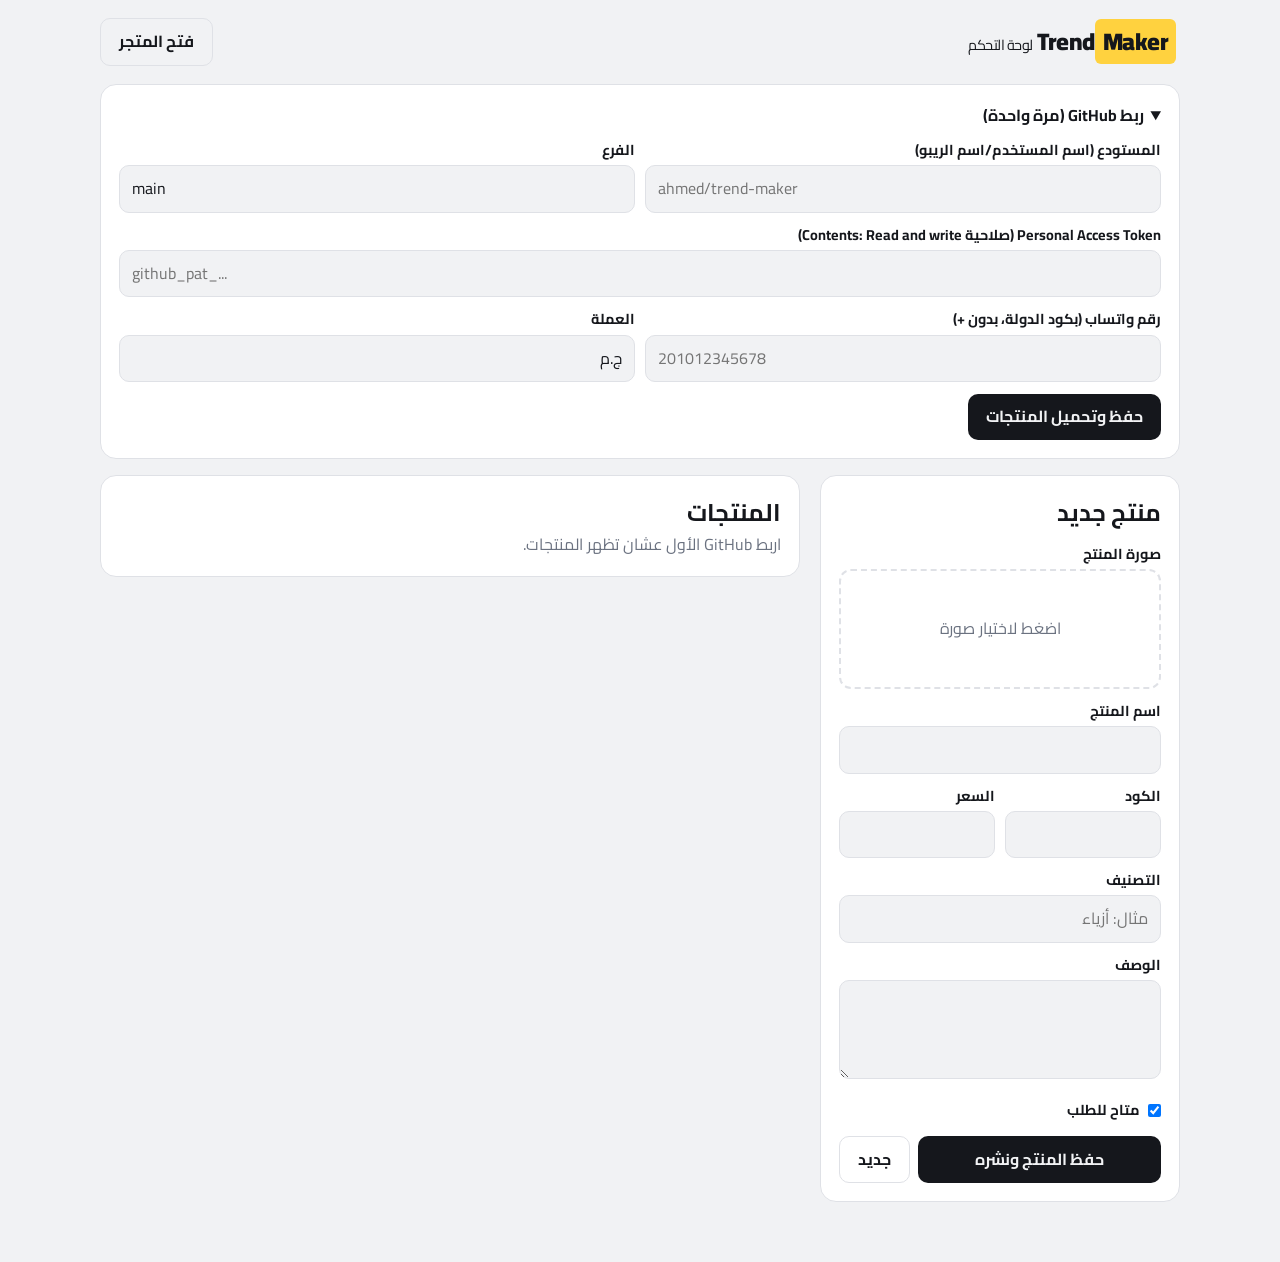
==== admin.html @ ae9a26e2 "Add files via upload" ====
<!doctype html>
<html lang="ar" dir="rtl">
<head>
<meta charset="utf-8">
<meta name="viewport" content="width=device-width,initial-scale=1">
<meta name="robots" content="noindex">
<title>لوحة التحكم | Trend Maker</title>
<link href="https://fonts.googleapis.com/css2?family=Cairo:wght@400;700;900&display=swap" rel="stylesheet">
<link rel="stylesheet" href="style.css">
<style>
.top{display:flex;justify-content:space-between;align-items:center;padding:18px 0}
.lay{display:grid;grid-template-columns:360px 1fr;gap:20px;align-items:start;padding-bottom:60px}
@media(max-width:820px){.lay{grid-template-columns:1fr}}
.box{background:var(--card);border:1px solid var(--line);border-radius:16px;padding:18px}
label{display:block;font-weight:700;font-size:.9rem;margin:10px 0 4px}
input,select,textarea{width:100%;padding:10px 12px;border-radius:10px;border:1px solid var(--line);background:var(--bg)}
.two{display:grid;grid-template-columns:1fr 1fr;gap:10px}
.drop{border:2px dashed var(--line);border-radius:12px;min-height:120px;display:grid;place-items:center;cursor:pointer;color:var(--mute);overflow:hidden}
.drop img{width:100%;max-height:220px;object-fit:cover}
.item{display:flex;gap:12px;align-items:center;padding:10px 0;border-bottom:1px solid var(--line)}
.item:last-child{border:0}.item img,.item .ph{width:56px;height:56px;border-radius:10px;object-fit:cover;background:var(--acc);flex:none}
.item b{display:block}.item small{color:var(--mute)}.item .sp{flex:1}
.item button{padding:6px 12px}
details{margin-bottom:16px}summary{cursor:pointer;font-weight:700}
#msg{position:fixed;bottom:20px;inset-inline:20px;max-width:420px;margin:auto;background:var(--ink);color:var(--bg);padding:12px 18px;border-radius:12px;display:none;text-align:center;z-index:9}
.chk{display:flex;gap:8px;align-items:center}.chk input{width:auto}
</style>
</head>
<body>
<div class="wrap">
<div class="top"><div class="logo">Trend<i>Maker</i> <small style="font-size:.9rem;font-weight:400">لوحة التحكم</small></div><a class="btn ghost" href="index.html" target="_blank">فتح المتجر</a></div>

<details class="box" id="cfgBox" open><summary>ربط GitHub (مرة واحدة)</summary>
<div class="two"><div><label>المستودع (اسم المستخدم/اسم الريبو)</label><input id="repo" dir="ltr" placeholder="ahmed/trend-maker"></div>
<div><label>الفرع</label><input id="branch" dir="ltr" value="main"></div></div>
<label>Personal Access Token (صلاحية Contents: Read and write)</label><input id="token" type="password" dir="ltr" placeholder="github_pat_...">
<div class="two"><div><label>رقم واتساب (بكود الدولة، بدون +)</label><input id="wa" dir="ltr" placeholder="201012345678"></div>
<div><label>العملة</label><input id="cur" value="ج.م"></div></div>
<p style="margin-top:12px"><button class="btn" id="connect">حفظ وتحميل المنتجات</button></p></details>

<div class="lay">
<form class="box" id="f">
<h2 id="ft">منتج جديد</h2>
<label>صورة المنتج</label>
<div class="drop" id="drop" tabindex="0">اضغط لاختيار صورة</div><input type="file" id="file" accept="image/*" hidden>
<label>اسم المنتج</label><input id="name" required>
<div class="two"><div><label>الكود</label><input id="code" dir="ltr" required></div><div><label>السعر</label><input id="price" type="number" min="0" required></div></div>
<label>التصنيف</label><input id="cat" list="cats" placeholder="مثال: أزياء"><datalist id="cats"></datalist>
<label>الوصف</label><textarea id="desc" rows="3"></textarea>
<label class="chk" style="margin-top:12px"><input type="checkbox" id="av" checked> متاح للطلب</label>
<p style="margin-top:14px;display:flex;gap:8px"><button class="btn" style="flex:1">حفظ المنتج ونشره</button><button type="button" class="btn ghost" id="reset">جديد</button></p>
</form>
<section class="box"><h2>المنتجات <small id="n"></small></h2><div id="list"><p style="color:var(--mute)">اربط GitHub الأول عشان تظهر المنتجات.</p></div></section>
</div></div>
<div id="msg" role="status"></div>
<script>
const $=s=>document.querySelector(s);
let cfg=JSON.parse(localStorage.tmcfg||'{}'),db={settings:{whatsapp:'',currency:'ج.م',tagline:'أحدث التريندات في مكان واحد'},products:[]},sha=null,up={},edit=null,img='';
['repo','branch','token'].forEach(k=>{if(cfg[k])$('#'+k).value=cfg[k]});
const toast=t=>{const m=$('#msg');m.textContent=t;m.style.display='block';clearTimeout(m.t);m.t=setTimeout(()=>m.style.display='none',3500)};
const b64=s=>btoa(unescape(encodeURIComponent(s)));
const gh=(p,o={})=>fetch(`https://api.github.com/repos/${cfg.repo}/contents/${p}${o.method==='PUT'?'':'?ref='+cfg.branch}`,{...o,headers:{Authorization:'Bearer '+cfg.token,Accept:'application/vnd.github+json'}});
async function load(){const r=await gh('products.json');if(!r.ok)throw Error('تأكد من المستودع والتوكن ('+r.status+')');
const j=await r.json();sha=j.sha;db=JSON.parse(decodeURIComponent(escape(atob(j.content.replace(/\n/g,'')))));
$('#wa').value=db.settings.whatsapp;$('#cur').value=db.settings.currency;render();newCode()}
$('#connect').onclick=async()=>{cfg={repo:$('#repo').value.trim(),branch:$('#branch').value.trim()||'main',token:$('#token').value.trim()};
localStorage.tmcfg=JSON.stringify(cfg);try{await load();db.settings.whatsapp=$('#wa').value.trim()||db.settings.whatsapp;db.settings.currency=$('#cur').value;toast('تم التحميل ✓');$('#cfgBox').open=false}catch(e){toast(e.message)}};
function render(){$('#n').textContent=`(${db.products.length})`;
$('#cats').innerHTML=[...new Set(db.products.map(p=>p.category))].map(c=>`<option value="${c}">`).join('');
$('#list').innerHTML=db.products.map((p,i)=>`<div class="item">${p.image?`<img src="${p.image}?t=${Date.now()}" alt="">`:'<div class="ph"></div>'}<div class="sp"><b>${p.name}</b><small>${p.code} · ${p.price} ${db.settings.currency} · ${p.available?'متاح':'نفد'}</small></div>
<button class="btn ghost" onclick="ed(${i})">تعديل</button><button class="btn ghost" onclick="del(${i})">حذف</button></div>`).join('')||'<p style="color:var(--mute)">لسه مفيش منتجات. ابدأ بإضافة أول منتج.</p>'}
function newCode(){const m=Math.max(0,...db.products.map(p=>+(p.code.match(/\d+$/)||[0])[0]));$('#code').value='TM-'+String(m+1).padStart(3,'0')}
function clear(){edit=null;img='';$('#f').reset();$('#ft').textContent='منتج جديد';$('#drop').innerHTML='اضغط لاختيار صورة';newCode()}
$('#reset').onclick=clear;
window.ed=i=>{const p=db.products[i];edit=i;img=p.image;$('#ft').textContent='تعديل: '+p.code;
$('#name').value=p.name;$('#code').value=p.code;$('#price').value=p.price;$('#cat').value=p.category;$('#desc').value=p.desc;$('#av').checked=p.available;
$('#drop').innerHTML=p.image?`<img src="${p.image}">`:'اضغط لاختيار صورة';scrollTo({top:0,behavior:'smooth'})};
window.del=async i=>{if(!confirm('حذف '+db.products[i].name+'؟'))return;db.products.splice(i,1);await save('حذف منتج');render()};
$('#drop').onclick=()=>$('#file').click();
$('#file').onchange=e=>{const f=e.target.files[0];if(!f)return;const im=new Image();im.onload=()=>{const k=Math.min(1,900/Math.max(im.width,im.height)),c=document.createElement('canvas');
c.width=im.width*k;c.height=im.height*k;c.getContext('2d').drawImage(im,0,0,c.width,c.height);const d=c.toDataURL('image/jpeg',.82);
img='images/'+Date.now()+'.jpg';up[img]=d.split(',')[1];$('#drop').innerHTML=`<img src="${d}">`};im.src=URL.createObjectURL(f)};
async function put(path,content,msg,s){const r=await gh(path,{method:'PUT',body:JSON.stringify({message:msg,content,branch:cfg.branch,...(s?{sha:s}:{})})});
if(!r.ok)throw Error('فشل الحفظ ('+r.status+')');return (await r.json()).content.sha}
async function save(msg){try{if(!cfg.token)throw Error('اربط GitHub الأول');toast('جاري النشر...');
for(const p in up){await put(p,up[p],'إضافة صورة');delete up[p]}
db.settings.whatsapp=$('#wa').value.trim()||db.settings.whatsapp;db.settings.currency=$('#cur').value||'ج.م';
sha=await put('products.json',b64(JSON.stringify(db,null,2)),msg,sha);toast('تم النشر ✓ (يظهر في الموقع خلال دقيقة)')}catch(e){toast(e.message)}}
$('#f').onsubmit=async e=>{e.preventDefault();const p={code:$('#code').value.trim(),name:$('#name').value.trim(),price:+$('#price').value,category:$('#cat').value.trim(),desc:$('#desc').value.trim(),image:img,available:$('#av').checked};
if(db.products.some((x,i)=>x.code===p.code&&i!==edit))return toast('الكود ده مستخدم قبل كده');
edit===null?db.products.push(p):db.products[edit]=p;await save('تحديث: '+p.name);render();clear()};
if(cfg.token)load().catch(e=>toast(e.message));
</script>
</body>
</html>
---- style.css ----
:root{--bg:#f1f2f4;--card:#fff;--ink:#15171c;--mute:#6b7280;--line:#dfe1e6;--acc:#3d2bff;--acc2:#ffd23f;--wa:#1faa59}
@media(prefers-color-scheme:dark){:root{--bg:#101116;--card:#1a1c23;--ink:#f2f3f5;--mute:#9aa0ab;--line:#2c2f38;--acc:#8b7fff}}
*{box-sizing:border-box;margin:0}
body{font-family:Cairo,Tahoma,sans-serif;background:var(--bg);color:var(--ink);line-height:1.6}
button,input,select,textarea{font:inherit;color:inherit}
:focus-visible{outline:3px solid var(--acc);outline-offset:2px}
.wrap{max-width:1120px;margin:auto;padding:0 20px}
.logo{font-weight:900;font-size:1.5rem;letter-spacing:-.5px}
.logo i{font-style:normal;background:var(--acc2);color:#15171c;padding:0 8px;border-radius:6px;margin-inline-start:4px}
.btn{border:0;border-radius:10px;padding:10px 18px;font-weight:700;cursor:pointer;background:var(--ink);color:var(--bg);text-decoration:none;display:inline-block;text-align:center}
.btn.wa{background:var(--wa);color:#fff}.btn.ghost{background:transparent;color:var(--ink);border:1px solid var(--line)}
.btn[disabled]{opacity:.45;cursor:not-allowed}
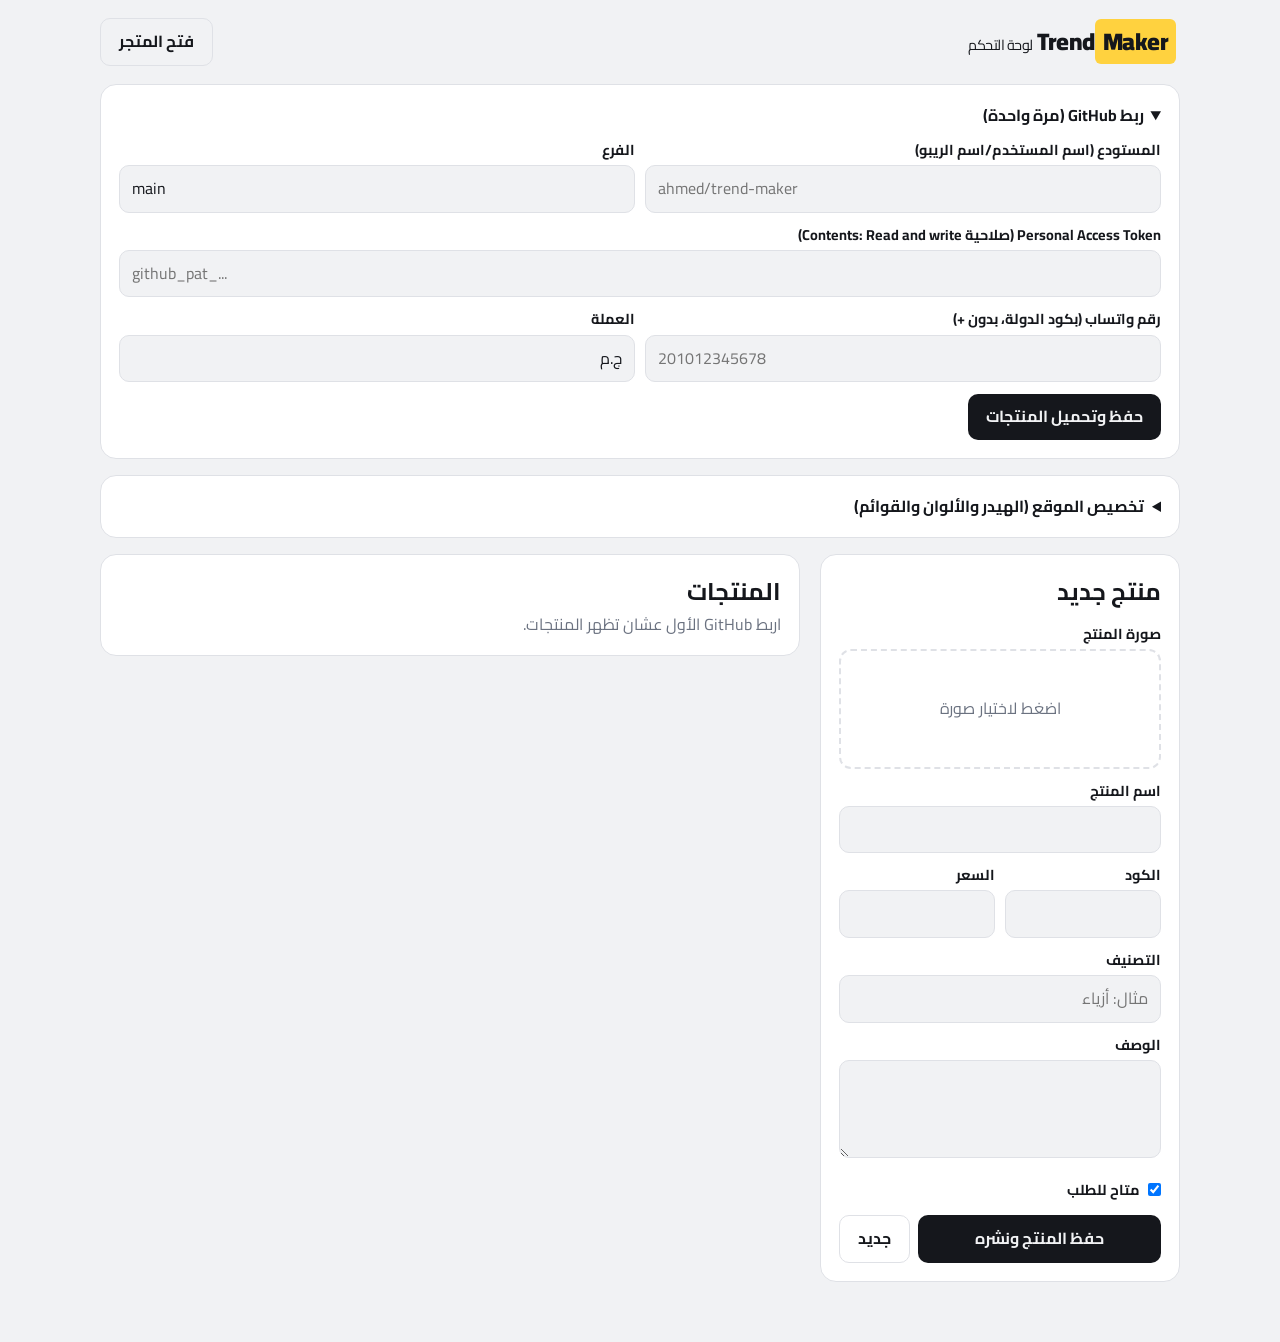
==== commit b4203bf5: "admin.html" ====
--- a/admin.html
+++ b/admin.html
@@ -23,6 +23,9 @@
 .item button{padding:6px 12px}
 details{margin-bottom:16px}summary{cursor:pointer;font-weight:700}
 #msg{position:fixed;bottom:20px;inset-inline:20px;max-width:420px;margin:auto;background:var(--ink);color:var(--bg);padding:12px 18px;border-radius:12px;display:none;text-align:center;z-index:9}
+.cols{display:grid;grid-template-columns:repeat(auto-fit,minmax(130px,1fr));gap:10px}.cols small{display:block;font-weight:700}
+input[type=color]{height:42px;padding:3px}.mrow{display:grid;grid-template-columns:1fr 110px 1.4fr auto;gap:6px;margin-bottom:6px}
+.pv{margin-top:14px;border-radius:12px;padding:16px;display:flex;justify-content:space-between;align-items:center;flex-wrap:wrap;gap:8px;font-weight:700}.pv span{padding:2px 10px;border-radius:99px}
 .chk{display:flex;gap:8px;align-items:center}.chk input{width:auto}
 </style>
 </head>
@@ -37,6 +40,16 @@
 <div class="two"><div><label>رقم واتساب (بكود الدولة، بدون +)</label><input id="wa" dir="ltr" placeholder="201012345678"></div>
 <div><label>العملة</label><input id="cur" value="ج.م"></div></div>
 <p style="margin-top:12px"><button class="btn" id="connect">حفظ وتحميل المنتجات</button></p></details>
+
+<details class="box" id="sty"><summary>تخصيص الموقع (الهيدر والألوان والقوائم)</summary>
+<div class="two"><div><label>اسم البراند</label><input id="brand"></div><div><label>الجملة تحت الاسم في الهيدر</label><input id="tagline"></div></div>
+<label>لوجو (اختياري، يظهر بدل الاسم)</label>
+<p style="display:flex;gap:8px;align-items:center"><button type="button" class="btn ghost" id="logoBtn">اختيار لوجو</button><button type="button" class="btn ghost" id="logoDel">إزالة اللوجو</button><img id="logoPrev" alt="" style="height:40px;display:none"></p><input type="file" id="logoFile" accept="image/*" hidden>
+<label>الألوان</label>
+<div class="cols"><div><small>اللون الرئيسي</small><input type="color" id="c_accent"></div><div><small>لون التمييز</small><input type="color" id="c_highlight"></div><div><small>خلفية الهيدر</small><input type="color" id="c_headerBg"></div><div><small>خط الهيدر</small><input type="color" id="c_headerText"></div><div><small>خلفية الموقع</small><input type="color" id="c_bg"></div></div>
+<label>القائمة العلوية (الهيدر)</label><div id="menuList"></div><button type="button" class="btn ghost" id="addMenu">+ إضافة عنصر للقائمة</button>
+<div class="pv" id="pv"></div>
+<p style="margin-top:14px"><button type="button" class="btn" id="saveSty">حفظ التخصيص ونشره</button></p></details>
 
 <div class="lay">
 <form class="box" id="f">
@@ -62,9 +75,12 @@
 const gh=(p,o={})=>fetch(`https://api.github.com/repos/${cfg.repo}/contents/${p}${o.method==='PUT'?'':'?ref='+cfg.branch}`,{...o,headers:{Authorization:'Bearer '+cfg.token,Accept:'application/vnd.github+json'}});
 async function load(){const r=await gh('products.json');if(!r.ok)throw Error('تأكد من المستودع والتوكن ('+r.status+')');
 const j=await r.json();sha=j.sha;db=JSON.parse(decodeURIComponent(escape(atob(j.content.replace(/\n/g,'')))));
-$('#wa').value=db.settings.whatsapp;$('#cur').value=db.settings.currency;render();newCode()}
-$('#connect').onclick=async()=>{cfg={repo:$('#repo').value.trim(),branch:$('#branch').value.trim()||'main',token:$('#token').value.trim()};
-localStorage.tmcfg=JSON.stringify(cfg);try{await load();db.settings.whatsapp=$('#wa').value.trim()||db.settings.whatsapp;db.settings.currency=$('#cur').value;toast('تم التحميل ✓');$('#cfgBox').open=false}catch(e){toast(e.message)}};
+$('#wa').value=db.settings.whatsapp;$('#cur').value=db.settings.currency;render();newCode();fillSty()}
+$('#connect').onclick=async()=>{const w=$('#wa').value.trim(),c=$('#cur').value.trim();
+cfg={repo:$('#repo').value.trim(),branch:$('#branch').value.trim()||'main',token:$('#token').value.trim()};
+localStorage.tmcfg=JSON.stringify(cfg);try{await load();
+if((w&&w!==db.settings.whatsapp)||(c&&c!==db.settings.currency)){$('#wa').value=w||db.settings.whatsapp;$('#cur').value=c||db.settings.currency;await save('تحديث الإعدادات')}
+else toast('تم التحميل ✓');$('#cfgBox').open=false}catch(e){toast(e.message)}};
 function render(){$('#n').textContent=`(${db.products.length})`;
 $('#cats').innerHTML=[...new Set(db.products.map(p=>p.category))].map(c=>`<option value="${c}">`).join('');
 $('#list').innerHTML=db.products.map((p,i)=>`<div class="item">${p.image?`<img src="${p.image}?t=${Date.now()}" alt="">`:'<div class="ph"></div>'}<div class="sp"><b>${p.name}</b><small>${p.code} · ${p.price} ${db.settings.currency} · ${p.available?'متاح':'نفد'}</small></div>
@@ -84,11 +100,32 @@
 if(!r.ok)throw Error('فشل الحفظ ('+r.status+')');return (await r.json()).content.sha}
 async function save(msg){try{if(!cfg.token)throw Error('اربط GitHub الأول');toast('جاري النشر...');
 for(const p in up){await put(p,up[p],'إضافة صورة');delete up[p]}
-db.settings.whatsapp=$('#wa').value.trim()||db.settings.whatsapp;db.settings.currency=$('#cur').value||'ج.م';
+readSty();db.settings.whatsapp=$('#wa').value.trim()||db.settings.whatsapp;db.settings.currency=$('#cur').value||'ج.م';
 sha=await put('products.json',b64(JSON.stringify(db,null,2)),msg,sha);toast('تم النشر ✓ (يظهر في الموقع خلال دقيقة)')}catch(e){toast(e.message)}}
 $('#f').onsubmit=async e=>{e.preventDefault();const p={code:$('#code').value.trim(),name:$('#name').value.trim(),price:+$('#price').value,category:$('#cat').value.trim(),desc:$('#desc').value.trim(),image:img,available:$('#av').checked};
 if(db.products.some((x,i)=>x.code===p.code&&i!==edit))return toast('الكود ده مستخدم قبل كده');
 edit===null?db.products.push(p):db.products[edit]=p;await save('تحديث: '+p.name);render();clear()};
+
+const TD={accent:'#3d2bff',highlight:'#ffd23f',headerBg:'#15171c',headerText:'#f1f2f4',bg:'#f1f2f4'},CK=Object.keys(TD);
+const ea=s=>String(s??'').replace(/"/g,'&quot;');
+function fillSty(){const s=db.settings,t={...TD,...s.theme};$('#brand').value=s.brand||'Trend Maker';$('#tagline').value=s.tagline||'';CK.forEach(k=>$('#c_'+k).value=t[k]);
+if(s.logo){$('#logoPrev').src=s.logo;$('#logoPrev').style.display='block'}else $('#logoPrev').style.display='none';menuUI();pv()}
+function readSty(){const s=db.settings;s.brand=$('#brand').value.trim()||'Trend Maker';s.tagline=$('#tagline').value.trim();s.theme={};CK.forEach(k=>s.theme[k]=$('#c_'+k).value)}
+function menuUI(){const m=db.settings.menu||(db.settings.menu=[]);
+$('#menuList').innerHTML=m.map((x,i)=>`<div class="mrow"><input value="${ea(x.label)}" placeholder="الاسم" oninput="mm(${i},'label',this.value)">
+<select onchange="mm(${i},'type',this.value);menuUI()"><option value="cat" ${x.type==='cat'?'selected':''}>تصنيف</option><option value="link" ${x.type==='link'?'selected':''}>رابط</option></select>
+<input value="${ea(x.value)}" ${x.type==='cat'?'list="cats"':'dir="ltr"'} placeholder="${x.type==='cat'?'اسم التصنيف أو الكل':'https://...'}" oninput="mm(${i},'value',this.value)">
+<button type="button" class="btn ghost" onclick="rmm(${i})">✕</button></div>`).join('')||'<p style="color:var(--mute)">مفيش عناصر في القائمة.</p>'}
+window.mm=(i,k,v)=>{db.settings.menu[i][k]=v;pv()};window.rmm=i=>{db.settings.menu.splice(i,1);menuUI();pv()};
+$('#addMenu').onclick=()=>{(db.settings.menu||(db.settings.menu=[])).push({label:'',type:'cat',value:'الكل'});menuUI()};
+function pv(){const t={...TD,...db.settings.theme};$('#pv').style.cssText=`background:${t.headerBg};color:${t.headerText}`;
+$('#pv').innerHTML=`<b style="font-size:1.3rem">${ea($('#brand').value)}</b><div style="display:flex;gap:6px">${(db.settings.menu||[]).map(m=>`<span style="background:${t.highlight};color:#15171c">${ea(m.label||'...')}</span>`).join('')}</div>`}
+$('#sty').addEventListener('input',()=>{readSty();pv()});
+$('#logoBtn').onclick=()=>$('#logoFile').click();
+$('#logoDel').onclick=()=>{db.settings.logo='';$('#logoPrev').style.display='none'};
+$('#logoFile').onchange=e=>{const f=e.target.files[0];if(!f)return;const im=new Image();im.onload=()=>{const k=Math.min(1,400/im.height),c=document.createElement('canvas');c.width=im.width*k;c.height=im.height*k;
+c.getContext('2d').drawImage(im,0,0,c.width,c.height);const d=c.toDataURL('image/png'),p='images/logo-'+Date.now()+'.png';up[p]=d.split(',')[1];db.settings.logo=p;$('#logoPrev').src=d;$('#logoPrev').style.display='block'};im.src=URL.createObjectURL(f)};
+$('#saveSty').onclick=async()=>{readSty();await save('تحديث التخصيص')};
 if(cfg.token)load().catch(e=>toast(e.message));
 </script>
 </body>
